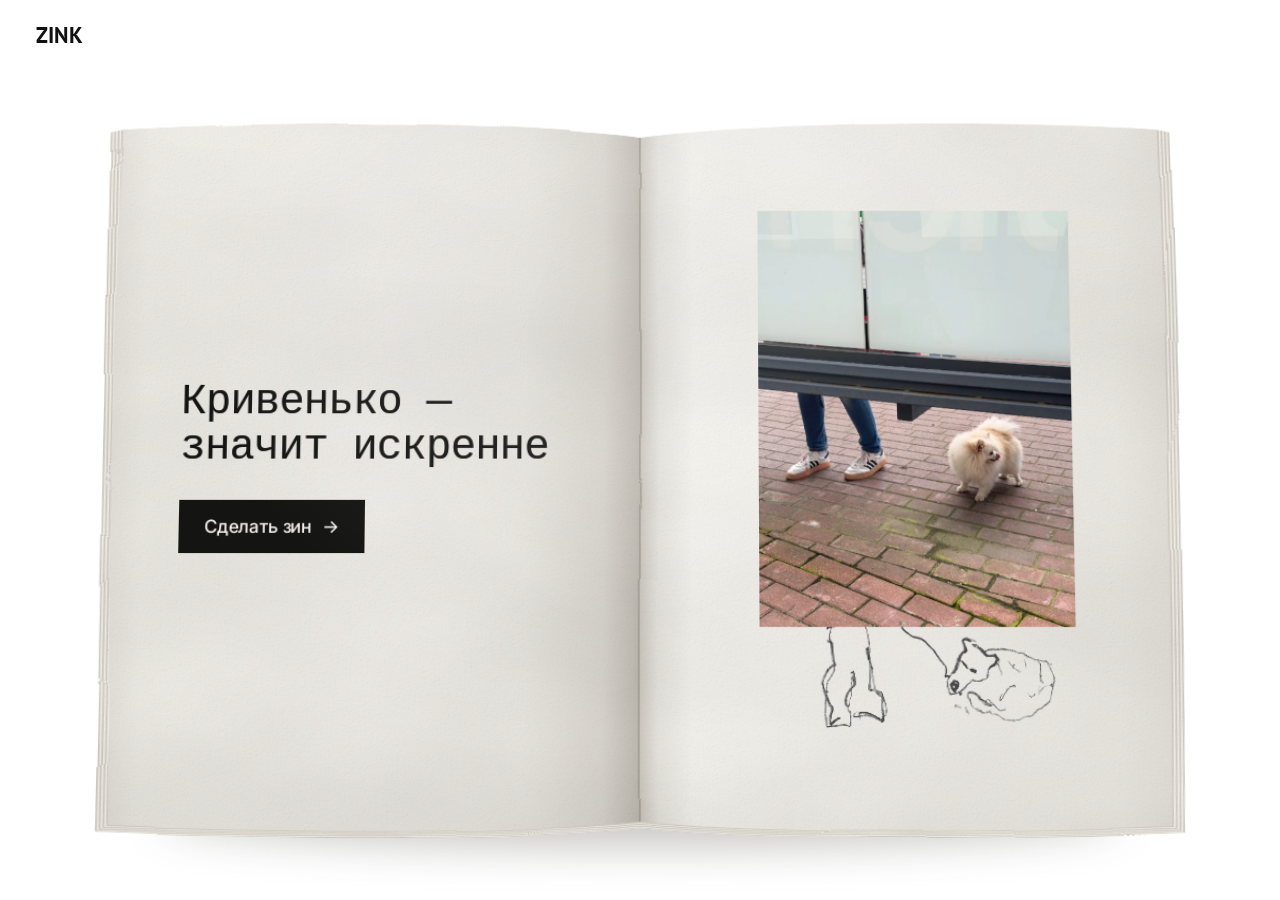
==== index.html @ bfa3daca "1" ====
<!doctype html>
<html lang="ru">
<head>
<meta charset="utf-8">
<meta name="viewport" content="width=device-width, initial-scale=1">
<title>ZINK — кривенько, значит искренне</title>
<meta name="description" content="Бесплатный конструктор зинов из одного листа A4: свои фото, почерк и рисунки — без нейросетей.">
<link rel="preconnect" href="https://fonts.googleapis.com">
<link rel="preconnect" href="https://fonts.gstatic.com" crossorigin>
<link href="https://fonts.googleapis.com/css2?family=Inter:wght@400;500;600;700&family=PT+Sans:wght@400;700&family=IBM+Plex+Mono:wght@400;500&display=swap" rel="stylesheet">
<link rel="stylesheet" href="css/site.css">
<style>
.home { height: 100vh; height: 100dvh; display: flex; flex-direction: column; overflow: hidden; }
.home__head { padding: 24px 36px; flex: none; position: relative; z-index: 2; }
.home__stage { flex: 1; min-height: 0; display: flex; align-items: center; justify-content: center; padding-bottom: 40px; }
.book-wrap { position: relative; perspective: 2200px; perspective-origin: 50% 40%; animation: zkin 1.1s cubic-bezier(.2,.7,.2,1) both; }
.book-shadow { position: absolute; left: 40px; right: 40px; bottom: -34px; height: 60px; border-radius: 50%; background: rgba(58,53,46,.30); filter: blur(22px); transition: transform .7s cubic-bezier(.2,.7,.2,1); }
.book { position: relative; width: 1040px; height: 690px; transform-style: preserve-3d; transition: transform .7s cubic-bezier(.2,.7,.2,1); }
.book__paper { position: absolute; left: -30px; top: -20px; width: 1100px; height: 740px; overflow: visible; }
.book__light { position: absolute; inset: 0; pointer-events: none; transition: background .9s; }
.ink { mix-blend-mode: multiply; }
.book__left { position: absolute; left: 0; top: 0; width: 520px; height: 690px; display: flex; align-items: center; justify-content: center; }
.hero { display: flex; flex-direction: column; gap: 28px; }
.hero__title { margin: 0; font-family: 'Courier New', 'Courier Prime', 'Nimbus Mono PS', FreeMono, monospace; font-weight: 400; font-size: 40px; line-height: 1.08; letter-spacing: -0.02em; text-shadow: 0 0 .6px rgba(20,20,19,.55); color: #141413; }
.hero__btn { align-self: flex-start; height: 50px; min-height: 50px; padding: 0 24px; background: #141413; color: #F4F2EC; font-size: 17px; letter-spacing: -.01em; }
.book__photo { position: absolute; left: 632px; top: 100.9px; width: 296.1px; height: 395.3px; object-fit: cover; }
.book__drawing { position: absolute; left: 657.4px; top: 496.2px; width: 251px; height: auto; }
@keyframes zkin { from { opacity: 0; transform: translateY(24px); } to { opacity: 1; transform: none; } }
@media (prefers-reduced-motion: reduce) { .book, .book-shadow { transition: none; } .book-wrap { animation: none; } }

/* Телефон: книжка раскладывается в две страницы друг под другом */
.mpages { display: none; }
@media (max-width: 760px) {
  .home { height: auto; min-height: 100dvh; overflow: visible; }
  .home__head { padding: 18px 20px; }
  .home__stage { display: none; }
  .mpages { display: flex; flex-direction: column; gap: 18px; padding: 4px 16px 32px; }
  .mpage { position: relative; background: #ECEAE6; border-radius: 2px; box-shadow: 0 1px 2px rgba(0,0,0,.06), 0 14px 30px rgba(58,53,46,.16); overflow: hidden; }
  .mpage::before { content: ""; position: absolute; inset: 0; pointer-events: none; opacity: .5; mix-blend-mode: multiply;
    background-image: url("data:image/svg+xml;utf8,<svg xmlns='http://www.w3.org/2000/svg' width='160' height='160'><filter id='n'><feTurbulence type='fractalNoise' baseFrequency='.8' numOctaves='3'/><feColorMatrix values='0 0 0 0 .5  0 0 0 0 .48  0 0 0 0 .45  0 0 0 .35 0'/></filter><rect width='100%' height='100%' filter='url(%23n)'/></svg>"); }
  .mpage--hero { padding: 64px 28px 56px; }
  .mpage--hero .hero__title { font-size: clamp(28px, 8.4vw, 40px); }
  .mpage--photo { padding: 36px 32px 40px; display: flex; flex-direction: column; align-items: center; }
  .mpage--photo img:first-child { width: 78%; }
  .mpage--photo img:last-child { width: 66%; margin-top: 0; }
}
</style>
</head>
<body>
<div class="home" id="home">
  <header class="home__head"><a class="logo" href="index.html">ZINK</a></header>

  <main class="home__stage">
    <div class="book-wrap">
      <div class="book-shadow" id="shadow" aria-hidden="true"></div>
      <div class="book" id="book">
        <svg aria-hidden="true" viewBox="-30 -20 1100 740" class="book__paper">
          <defs>
            <filter id="zk-paper" x="-3%" y="-3%" width="106%" height="106%" color-interpolation-filters="sRGB">
              <feTurbulence type="fractalNoise" baseFrequency="0.8" numOctaves="3" seed="31" result="t"></feTurbulence>
              <feDiffuseLighting in="t" surfaceScale="1.3" lighting-color="#FFFFFF" result="l"><feDistantLight azimuth="230" elevation="64"></feDistantLight></feDiffuseLighting>
              <feComponentTransfer in="l" result="grain"><feFuncR type="linear" slope=".11" intercept=".9"></feFuncR><feFuncG type="linear" slope=".11" intercept=".9"></feFuncG><feFuncB type="linear" slope=".11" intercept=".895"></feFuncB><feFuncA type="linear" slope="0" intercept="1"></feFuncA></feComponentTransfer>
              <feBlend in="SourceGraphic" in2="grain" mode="multiply" result="g1"></feBlend>
              <feTurbulence type="fractalNoise" baseFrequency="0.004 0.007" numOctaves="3" seed="5" result="b"></feTurbulence>
              <feColorMatrix in="b" values=".06 0 0 0 .945  .06 0 0 0 .943  .06 0 0 0 .938  0 0 0 0 1" result="blotch"></feColorMatrix>
              <feBlend in="g1" in2="blotch" mode="multiply" result="g2"></feBlend>
              <feComposite in="g2" in2="SourceGraphic" operator="in" result="g3"></feComposite>
              <feTurbulence type="fractalNoise" baseFrequency="0.006" numOctaves="2" seed="9" result="w"></feTurbulence>
              <feDisplacementMap in="g3" in2="w" scale="5" xChannelSelector="R" yChannelSelector="G"></feDisplacementMap>
            </filter>
            <filter id="zk-soft" x="-20%" y="-20%" width="140%" height="140%"><feGaussianBlur stdDeviation="16"></feGaussianBlur></filter>
            <linearGradient id="zk-gl" x1="0" x2="1" y1="0" y2="0">
              <stop offset="0" stop-color="#E4E1DD"></stop>
              <stop offset=".06" stop-color="#ECEAE6"></stop>
              <stop offset=".5" stop-color="#EEECE9"></stop>
              <stop offset=".78" stop-color="#E8E6E2"></stop>
              <stop offset=".93" stop-color="#D9D6D1"></stop>
              <stop offset="1" stop-color="#BFBAB3"></stop>
            </linearGradient>
            <linearGradient id="zk-gr" x1="0" x2="1" y1="0" y2="0">
              <stop offset="0" stop-color="#CCC8C2"></stop>
              <stop offset=".035" stop-color="#E6E4E0"></stop>
              <stop offset=".1" stop-color="#F4F3F0"></stop>
              <stop offset=".45" stop-color="#F0EEEB"></stop>
              <stop offset=".9" stop-color="#EAE8E4"></stop>
              <stop offset="1" stop-color="#E2DFDB"></stop>
            </linearGradient>
            <linearGradient id="zk-gv" x1="0" x2="0" y1="0" y2="1">
              <stop offset="0" stop-color="#FFFFFF" stop-opacity=".12"></stop>
              <stop offset=".3" stop-color="#FFFFFF" stop-opacity="0"></stop>
              <stop offset=".85" stop-color="#6B655C" stop-opacity="0"></stop>
              <stop offset="1" stop-color="#6B655C" stop-opacity=".07"></stop>
            </linearGradient>
            <clipPath id="zk-pages"><path d="M24 22 C 180 12, 400 14, 520 30 L 520 676 C 400 688, 180 686, 26 680 C 21 480, 21 220, 24 22 Z M520 30 C 640 14, 860 12, 1016 22 C 1019 220, 1019 480, 1014 680 C 860 686, 640 688, 520 676 Z"></path></clipPath>
          </defs>

          <g filter="url(#zk-paper)">
            <path fill="#D3CEC7" d="M12.1 24.5 C 176.4 18.3, 400 20.3, 520 32.5 L 520 682.3 C 400 694.3, 180 692.3, 14.1 686.3 Z"/><path fill="#D3CEC7" d="M520 32.5 C 640 20.3, 860 18.3, 1027.9 24.5 C 1030.9 220, 1030.9 480, 1025.9 686.3 C 860 692.3, 640 694.3, 520 682.3 Z"/><path fill="#F2F0EC" d="M13.8 24.2 C 176.9 17.4, 400 19.4, 520 32.2 L 520 681.4 C 400 693.4, 180 691.4, 15.8 685.4 Z"/><path fill="#F2F0EC" d="M520 32.2 C 640 19.4, 860 17.4, 1026.2 24.2 C 1029.2 220, 1029.2 480, 1024.2 685.4 C 860 691.4, 640 693.4, 520 681.4 Z"/><path fill="#D3CEC7" d="M15.5 23.8 C 177.4 16.5, 400 18.5, 520 31.8 L 520 680.5 C 400 692.5, 180 690.5, 17.5 684.5 Z"/><path fill="#D3CEC7" d="M520 31.8 C 640 18.5, 860 16.5, 1024.5 23.8 C 1027.5 220, 1027.5 480, 1022.5 684.5 C 860 690.5, 640 692.5, 520 680.5 Z"/><path fill="#F2F0EC" d="M17.2 23.4 C 178.0 15.6, 400 17.6, 520 31.4 L 520 679.6 C 400 691.6, 180 689.6, 19.2 683.6 Z"/><path fill="#F2F0EC" d="M520 31.4 C 640 17.6, 860 15.6, 1022.8 23.4 C 1025.8 220, 1025.8 480, 1020.8 683.6 C 860 689.6, 640 691.6, 520 679.6 Z"/><path fill="#D3CEC7" d="M18.9 23.1 C 178.5 14.7, 400 16.7, 520 31.1 L 520 678.7 C 400 690.7, 180 688.7, 20.9 682.7 Z"/><path fill="#D3CEC7" d="M520 31.1 C 640 16.7, 860 14.7, 1021.1 23.1 C 1024.1 220, 1024.1 480, 1019.1 682.7 C 860 688.7, 640 690.7, 520 678.7 Z"/><path fill="#F2F0EC" d="M20.6 22.7 C 179.0 13.8, 400 15.8, 520 30.7 L 520 677.8 C 400 689.8, 180 687.8, 22.6 681.8 Z"/><path fill="#F2F0EC" d="M520 30.7 C 640 15.8, 860 13.8, 1019.4 22.7 C 1022.4 220, 1022.4 480, 1017.4 681.8 C 860 687.8, 640 689.8, 520 677.8 Z"/><path fill="#D3CEC7" d="M22.3 22.4 C 179.5 12.9, 400 14.9, 520 30.4 L 520 676.9 C 400 688.9, 180 686.9, 24.3 680.9 Z"/><path fill="#D3CEC7" d="M520 30.4 C 640 14.9, 860 12.9, 1017.7 22.4 C 1020.7 220, 1020.7 480, 1015.7 680.9 C 860 686.9, 640 688.9, 520 676.9 Z"/>
            <path d="M24 22 C 180 12, 400 14, 520 30 L 520 676 C 400 688, 180 686, 26 680 C 21 480, 21 220, 24 22 Z" fill="url(#zk-gl)"></path>
            <path d="M520 30 C 640 14, 860 12, 1016 22 C 1019 220, 1019 480, 1014 680 C 860 686, 640 688, 520 676 Z" fill="url(#zk-gr)"></path>
            <g clip-path="url(#zk-pages)">
              <rect x="0" y="0" width="1040" height="700" fill="url(#zk-gv)"></rect>
              <path d="M520 0 L520 700" stroke="#7E786F" stroke-width="1.2" opacity=".55"></path>
            </g>
          </g>
        </svg>
        <section class="book__left" aria-label="Левая страница">
          <div class="hero">
            <h1 class="hero__title ink">Кривенько —<br>значит искренне</h1>
            <a class="btn hero__btn" href="templates.html">Сделать зин <span aria-hidden="true">→</span></a>
          </div>
        </section>
        <img class="book__drawing ink" src="assets/main-drawing.webp" alt="Карандашный рисунок той же сцены">
        <img class="book__photo" src="assets/main-photo.webp" alt="Фото: ноги в кедах и белый шпиц на брусчатке">
        <div class="book__light" id="light" aria-hidden="true"></div>
      </div>
    </div>
  </main>

  <div class="mpages">
    <section class="mpage mpage--hero">
      <div class="hero">
        <p class="hero__title ink" aria-hidden="true">Кривенько —<br>значит искренне</p>
        <a class="btn hero__btn" href="templates.html">Сделать зин <span aria-hidden="true">→</span></a>
      </div>
    </section>
    <section class="mpage mpage--photo" aria-label="Страница зина">
      <img src="assets/main-photo.webp" alt="Фото: ноги в кедах и белый шпиц на брусчатке">
      <img class="ink" src="assets/main-drawing.webp" alt="Карандашный рисунок той же сцены">
    </section>
  </div>
</div>
<script src="js/home.js"></script>
</body>
</html>
---- css/site.css ----
/* ZINK — общие стили */
*, *::before, *::after { box-sizing: border-box; }
html, body { margin: 0; height: 100%; }
body { font-family: Inter, system-ui, sans-serif; color: #111111; background: #FFFFFF; -webkit-font-smoothing: antialiased; }
a { color: inherit; }
img { display: block; max-width: 100%; }
button { font: inherit; color: inherit; }
:focus-visible { outline: 2px solid #2F5BEA; outline-offset: 2px; }

.logo { font: 700 22px 'PT Sans', sans-serif; letter-spacing: .01em; line-height: 1; text-decoration: none; }
.mono { font-family: 'IBM Plex Mono', monospace; font-size: 11px; line-height: 1.5; text-transform: uppercase; letter-spacing: .02em; }
.muted { color: #8A8A86; }

.btn { display: inline-flex; align-items: center; justify-content: center; gap: 10px; min-height: 48px; padding: 0 22px; border: 0; cursor: pointer; background: #111111; color: #FFFFFF; font: 500 15px Inter, sans-serif; text-decoration: none; transition: background .2s; }
.btn:hover { background: #3A3A38; }
.btn--outline { background: #FFFFFF; color: #111111; box-shadow: inset 0 0 0 1px #111111; }
.btn--outline:hover { background: #111111; color: #FFFFFF; }
.btn--block { width: 100%; }

/* Шапка сервиса с шагами */
.app { height: 100vh; height: 100dvh; display: flex; flex-direction: column; overflow: hidden; }
.topbar { display: grid; grid-template-columns: minmax(0, 1fr) auto minmax(0, 1fr); align-items: center; gap: 16px; padding: 12px 24px; border-bottom: 1px solid #E3E3DF; flex: none; }
.topbar__right { display: flex; justify-content: flex-end; }
.steps { list-style: none; margin: 0; padding: 0; display: flex; gap: 26px; }
.steps a { text-decoration: none; color: #8A8A86; }
.steps a[aria-current="step"] { color: #111111; border-bottom: 1.5px solid #111111; padding-bottom: 3px; }

@media (max-width: 760px) {
  .app { height: auto; min-height: 100dvh; overflow: visible; }
  .topbar { grid-template-columns: 1fr auto; padding: 12px 16px; }
  .topbar nav { grid-column: 1 / -1; grid-row: 2; }
  .steps { gap: 16px; justify-content: space-between; }
  .topbar__right .btn { min-height: 38px; padding: 0 14px; font-size: 13px; }
}
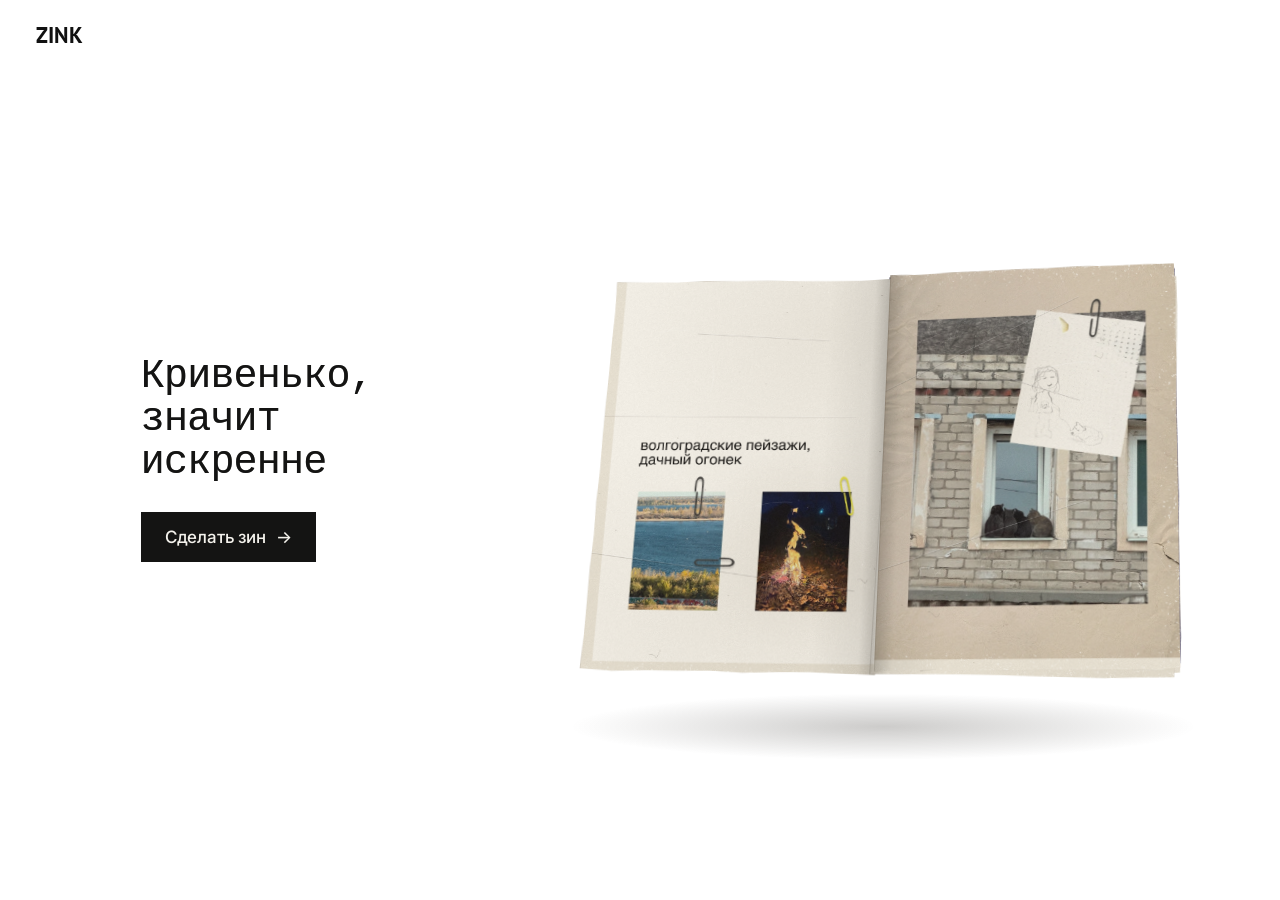
==== commit ec65887a: "шабоон ноовый и правки" ====
--- a/index.html
+++ b/index.html
@@ -3,46 +3,59 @@
 <head>
 <meta charset="utf-8">
 <meta name="viewport" content="width=device-width, initial-scale=1">
-<title>ZINK — кривенько, значит искренне</title>
-<meta name="description" content="Бесплатный конструктор зинов из одного листа A4: свои фото, почерк и рисунки — без нейросетей.">
+<title>ZINK</title>
+<meta name="description" content="Кривенько, значит искренне">
+<meta property="og:title" content="ZINK">
+<meta property="og:description" content="Кривенько, значит искренне">
+<meta property="og:type" content="website">
+<meta property="og:site_name" content="ZINK">
+<link rel="icon" href="favicon.ico" sizes="any">
+<link rel="icon" type="image/png" sizes="32x32" href="assets/favicon-32.png">
+<link rel="icon" type="image/png" sizes="192x192" href="assets/favicon-192.png">
+<link rel="apple-touch-icon" href="assets/apple-touch-icon.png">
 <link rel="preconnect" href="https://fonts.googleapis.com">
 <link rel="preconnect" href="https://fonts.gstatic.com" crossorigin>
-<link href="https://fonts.googleapis.com/css2?family=Inter:wght@400;500;600;700&family=PT+Sans:wght@400;700&family=IBM+Plex+Mono:wght@400;500&display=swap" rel="stylesheet">
+<link href="https://fonts.googleapis.com/css2?family=Inter:wght@400;500;600;700&family=PT+Sans:wght@400;700&family=PT+Sans+Narrow:wght@700&family=PT+Mono&family=IBM+Plex+Mono:wght@400;500&display=swap" rel="stylesheet">
 <link rel="stylesheet" href="css/site.css">
 <style>
 .home { height: 100vh; height: 100dvh; display: flex; flex-direction: column; overflow: hidden; }
 .home__head { padding: 24px 36px; flex: none; position: relative; z-index: 2; }
-.home__stage { flex: 1; min-height: 0; display: flex; align-items: center; justify-content: center; padding-bottom: 40px; }
-.book-wrap { position: relative; perspective: 2200px; perspective-origin: 50% 40%; animation: zkin 1.1s cubic-bezier(.2,.7,.2,1) both; }
-.book-shadow { position: absolute; left: 40px; right: 40px; bottom: -34px; height: 60px; border-radius: 50%; background: rgba(58,53,46,.30); filter: blur(22px); transition: transform .7s cubic-bezier(.2,.7,.2,1); }
-.book { position: relative; width: 1040px; height: 690px; transform-style: preserve-3d; transition: transform .7s cubic-bezier(.2,.7,.2,1); }
-.book__paper { position: absolute; left: -30px; top: -20px; width: 1100px; height: 740px; overflow: visible; }
-.book__light { position: absolute; inset: 0; pointer-events: none; transition: background .9s; }
-.ink { mix-blend-mode: multiply; }
-.book__left { position: absolute; left: 0; top: 0; width: 520px; height: 690px; display: flex; align-items: center; justify-content: center; }
-.hero { display: flex; flex-direction: column; gap: 28px; }
+.home__main { flex: 1; min-height: 0; display: grid; grid-template-columns: minmax(320px, 38%) 1fr; align-items: center; }
+
+/* Левый блок: как был */
+.hero { display: flex; flex-direction: column; gap: 28px; padding-left: max(56px, 11vw); margin-top: -6vh; animation: zkin 1s cubic-bezier(.2,.7,.2,1) both; }
 .hero__title { margin: 0; font-family: 'Courier New', 'Courier Prime', 'Nimbus Mono PS', FreeMono, monospace; font-weight: 400; font-size: 40px; line-height: 1.08; letter-spacing: -0.02em; text-shadow: 0 0 .6px rgba(20,20,19,.55); color: #141413; }
 .hero__btn { align-self: flex-start; height: 50px; min-height: 50px; padding: 0 24px; background: #141413; color: #F4F2EC; font-size: 17px; letter-spacing: -.01em; }
-.book__photo { position: absolute; left: 632px; top: 100.9px; width: 296.1px; height: 395.3px; object-fit: cover; }
-.book__drawing { position: absolute; left: 657.4px; top: 496.2px; width: 251px; height: auto; }
-@keyframes zkin { from { opacity: 0; transform: translateY(24px); } to { opacity: 1; transform: none; } }
-@media (prefers-reduced-motion: reduce) { .book, .book-shadow { transition: none; } .book-wrap { animation: none; } }
 
-/* Телефон: книжка раскладывается в две страницы друг под другом */
-.mpages { display: none; }
+/* 3D-зин */
+.scene { position: relative; width: 100%; height: 100%; perspective: 2000px; perspective-origin: 50% 35%; }
+.scene__float { position: absolute; left: 50%; top: 47%; width: 0; height: 0; transform-style: preserve-3d; }
+.zine { position: absolute; transform-style: preserve-3d; opacity: 0; transition: opacity .35s ease; }
+.zine.is-ready { opacity: 1; }
+.scene.is-ready .floor { visibility: visible; }
+.leaf { position: absolute; left: 50%; top: 0; transform-origin: 0 50%; transform-style: preserve-3d; }
+.face { position: absolute; inset: 0; backface-visibility: hidden; -webkit-backface-visibility: hidden; background: #F1EDE4; overflow: hidden; }
+.face--back { transform: rotateY(180deg); }
+.face canvas { display: block; width: 100%; height: 100%; }
+/* бумага и потёртости рисуются прямо на страницах (js/home3d.js) */
+.face--front::after, .face--back::after { content: ""; position: absolute; inset: 0; pointer-events: none; z-index: 2; }
+.face--front::after { background: linear-gradient(90deg, rgba(40,36,30,.28), rgba(40,36,30,.08) 6%, rgba(40,36,30,0) 22%); }
+.face--back::after { background: linear-gradient(270deg, rgba(40,36,30,.28), rgba(40,36,30,.08) 6%, rgba(40,36,30,0) 22%); }
+.shade { position: absolute; inset: 0; z-index: 3; pointer-events: none; opacity: 0; }
+.face--front .shade { background: linear-gradient(90deg, rgba(20,18,15,.55), rgba(20,18,15,.12) 55%, rgba(255,255,255,.08)); }
+.face--back .shade { background: linear-gradient(270deg, rgba(20,18,15,.55), rgba(20,18,15,.12) 55%, rgba(255,255,255,.08)); }
+.edge { position: absolute; top: 0; height: 100%; width: 3px; background: linear-gradient(90deg, #E9E7E2, #D8D5CF); }
+.floor { position: absolute; left: 50%; top: 47%; visibility: hidden; border-radius: 50%; background: radial-gradient(closest-side, rgba(40,36,30,.30), rgba(40,36,30,0)); pointer-events: none; }
+
+@keyframes zkin { from { opacity: 0; transform: translateY(18px); } to { opacity: 1; transform: none; } }
+
 @media (max-width: 760px) {
   .home { height: auto; min-height: 100dvh; overflow: visible; }
   .home__head { padding: 18px 20px; }
-  .home__stage { display: none; }
-  .mpages { display: flex; flex-direction: column; gap: 18px; padding: 4px 16px 32px; }
-  .mpage { position: relative; background: #ECEAE6; border-radius: 2px; box-shadow: 0 1px 2px rgba(0,0,0,.06), 0 14px 30px rgba(58,53,46,.16); overflow: hidden; }
-  .mpage::before { content: ""; position: absolute; inset: 0; pointer-events: none; opacity: .5; mix-blend-mode: multiply;
-    background-image: url("data:image/svg+xml;utf8,<svg xmlns='http://www.w3.org/2000/svg' width='160' height='160'><filter id='n'><feTurbulence type='fractalNoise' baseFrequency='.8' numOctaves='3'/><feColorMatrix values='0 0 0 0 .5  0 0 0 0 .48  0 0 0 0 .45  0 0 0 .35 0'/></filter><rect width='100%' height='100%' filter='url(%23n)'/></svg>"); }
-  .mpage--hero { padding: 64px 28px 56px; }
-  .mpage--hero .hero__title { font-size: clamp(28px, 8.4vw, 40px); }
-  .mpage--photo { padding: 36px 32px 40px; display: flex; flex-direction: column; align-items: center; }
-  .mpage--photo img:first-child { width: 78%; }
-  .mpage--photo img:last-child { width: 66%; margin-top: 0; }
+  .home__main { display: flex; flex-direction: column; align-items: stretch; }
+  .hero { padding: 36px 24px 8px; margin-top: 0; }
+  .hero__title { font-size: clamp(28px, 8.4vw, 40px); }
+  .scene { height: min(100vw, 520px); }
 }
 </style>
 </head>
@@ -50,86 +63,21 @@
 <div class="home" id="home">
   <header class="home__head"><a class="logo" href="index.html">ZINK</a></header>
 
-  <main class="home__stage">
-    <div class="book-wrap">
-      <div class="book-shadow" id="shadow" aria-hidden="true"></div>
-      <div class="book" id="book">
-        <svg aria-hidden="true" viewBox="-30 -20 1100 740" class="book__paper">
-          <defs>
-            <filter id="zk-paper" x="-3%" y="-3%" width="106%" height="106%" color-interpolation-filters="sRGB">
-              <feTurbulence type="fractalNoise" baseFrequency="0.8" numOctaves="3" seed="31" result="t"></feTurbulence>
-              <feDiffuseLighting in="t" surfaceScale="1.3" lighting-color="#FFFFFF" result="l"><feDistantLight azimuth="230" elevation="64"></feDistantLight></feDiffuseLighting>
-              <feComponentTransfer in="l" result="grain"><feFuncR type="linear" slope=".11" intercept=".9"></feFuncR><feFuncG type="linear" slope=".11" intercept=".9"></feFuncG><feFuncB type="linear" slope=".11" intercept=".895"></feFuncB><feFuncA type="linear" slope="0" intercept="1"></feFuncA></feComponentTransfer>
-              <feBlend in="SourceGraphic" in2="grain" mode="multiply" result="g1"></feBlend>
-              <feTurbulence type="fractalNoise" baseFrequency="0.004 0.007" numOctaves="3" seed="5" result="b"></feTurbulence>
-              <feColorMatrix in="b" values=".06 0 0 0 .945  .06 0 0 0 .943  .06 0 0 0 .938  0 0 0 0 1" result="blotch"></feColorMatrix>
-              <feBlend in="g1" in2="blotch" mode="multiply" result="g2"></feBlend>
-              <feComposite in="g2" in2="SourceGraphic" operator="in" result="g3"></feComposite>
-              <feTurbulence type="fractalNoise" baseFrequency="0.006" numOctaves="2" seed="9" result="w"></feTurbulence>
-              <feDisplacementMap in="g3" in2="w" scale="5" xChannelSelector="R" yChannelSelector="G"></feDisplacementMap>
-            </filter>
-            <filter id="zk-soft" x="-20%" y="-20%" width="140%" height="140%"><feGaussianBlur stdDeviation="16"></feGaussianBlur></filter>
-            <linearGradient id="zk-gl" x1="0" x2="1" y1="0" y2="0">
-              <stop offset="0" stop-color="#E4E1DD"></stop>
-              <stop offset=".06" stop-color="#ECEAE6"></stop>
-              <stop offset=".5" stop-color="#EEECE9"></stop>
-              <stop offset=".78" stop-color="#E8E6E2"></stop>
-              <stop offset=".93" stop-color="#D9D6D1"></stop>
-              <stop offset="1" stop-color="#BFBAB3"></stop>
-            </linearGradient>
-            <linearGradient id="zk-gr" x1="0" x2="1" y1="0" y2="0">
-              <stop offset="0" stop-color="#CCC8C2"></stop>
-              <stop offset=".035" stop-color="#E6E4E0"></stop>
-              <stop offset=".1" stop-color="#F4F3F0"></stop>
-              <stop offset=".45" stop-color="#F0EEEB"></stop>
-              <stop offset=".9" stop-color="#EAE8E4"></stop>
-              <stop offset="1" stop-color="#E2DFDB"></stop>
-            </linearGradient>
-            <linearGradient id="zk-gv" x1="0" x2="0" y1="0" y2="1">
-              <stop offset="0" stop-color="#FFFFFF" stop-opacity=".12"></stop>
-              <stop offset=".3" stop-color="#FFFFFF" stop-opacity="0"></stop>
-              <stop offset=".85" stop-color="#6B655C" stop-opacity="0"></stop>
-              <stop offset="1" stop-color="#6B655C" stop-opacity=".07"></stop>
-            </linearGradient>
-            <clipPath id="zk-pages"><path d="M24 22 C 180 12, 400 14, 520 30 L 520 676 C 400 688, 180 686, 26 680 C 21 480, 21 220, 24 22 Z M520 30 C 640 14, 860 12, 1016 22 C 1019 220, 1019 480, 1014 680 C 860 686, 640 688, 520 676 Z"></path></clipPath>
-          </defs>
+  <main class="home__main">
+    <div class="hero">
+      <h1 class="hero__title ink">Кривенько,<br>значит искренне</h1>
+      <a class="btn hero__btn" href="templates.html">Сделать зин <span aria-hidden="true">→</span></a>
+    </div>
 
-          <g filter="url(#zk-paper)">
-            <path fill="#D3CEC7" d="M12.1 24.5 C 176.4 18.3, 400 20.3, 520 32.5 L 520 682.3 C 400 694.3, 180 692.3, 14.1 686.3 Z"/><path fill="#D3CEC7" d="M520 32.5 C 640 20.3, 860 18.3, 1027.9 24.5 C 1030.9 220, 1030.9 480, 1025.9 686.3 C 860 692.3, 640 694.3, 520 682.3 Z"/><path fill="#F2F0EC" d="M13.8 24.2 C 176.9 17.4, 400 19.4, 520 32.2 L 520 681.4 C 400 693.4, 180 691.4, 15.8 685.4 Z"/><path fill="#F2F0EC" d="M520 32.2 C 640 19.4, 860 17.4, 1026.2 24.2 C 1029.2 220, 1029.2 480, 1024.2 685.4 C 860 691.4, 640 693.4, 520 681.4 Z"/><path fill="#D3CEC7" d="M15.5 23.8 C 177.4 16.5, 400 18.5, 520 31.8 L 520 680.5 C 400 692.5, 180 690.5, 17.5 684.5 Z"/><path fill="#D3CEC7" d="M520 31.8 C 640 18.5, 860 16.5, 1024.5 23.8 C 1027.5 220, 1027.5 480, 1022.5 684.5 C 860 690.5, 640 692.5, 520 680.5 Z"/><path fill="#F2F0EC" d="M17.2 23.4 C 178.0 15.6, 400 17.6, 520 31.4 L 520 679.6 C 400 691.6, 180 689.6, 19.2 683.6 Z"/><path fill="#F2F0EC" d="M520 31.4 C 640 17.6, 860 15.6, 1022.8 23.4 C 1025.8 220, 1025.8 480, 1020.8 683.6 C 860 689.6, 640 691.6, 520 679.6 Z"/><path fill="#D3CEC7" d="M18.9 23.1 C 178.5 14.7, 400 16.7, 520 31.1 L 520 678.7 C 400 690.7, 180 688.7, 20.9 682.7 Z"/><path fill="#D3CEC7" d="M520 31.1 C 640 16.7, 860 14.7, 1021.1 23.1 C 1024.1 220, 1024.1 480, 1019.1 682.7 C 860 688.7, 640 690.7, 520 678.7 Z"/><path fill="#F2F0EC" d="M20.6 22.7 C 179.0 13.8, 400 15.8, 520 30.7 L 520 677.8 C 400 689.8, 180 687.8, 22.6 681.8 Z"/><path fill="#F2F0EC" d="M520 30.7 C 640 15.8, 860 13.8, 1019.4 22.7 C 1022.4 220, 1022.4 480, 1017.4 681.8 C 860 687.8, 640 689.8, 520 677.8 Z"/><path fill="#D3CEC7" d="M22.3 22.4 C 179.5 12.9, 400 14.9, 520 30.4 L 520 676.9 C 400 688.9, 180 686.9, 24.3 680.9 Z"/><path fill="#D3CEC7" d="M520 30.4 C 640 14.9, 860 12.9, 1017.7 22.4 C 1020.7 220, 1020.7 480, 1015.7 680.9 C 860 686.9, 640 688.9, 520 676.9 Z"/>
-            <path d="M24 22 C 180 12, 400 14, 520 30 L 520 676 C 400 688, 180 686, 26 680 C 21 480, 21 220, 24 22 Z" fill="url(#zk-gl)"></path>
-            <path d="M520 30 C 640 14, 860 12, 1016 22 C 1019 220, 1019 480, 1014 680 C 860 686, 640 688, 520 676 Z" fill="url(#zk-gr)"></path>
-            <g clip-path="url(#zk-pages)">
-              <rect x="0" y="0" width="1040" height="700" fill="url(#zk-gv)"></rect>
-              <path d="M520 0 L520 700" stroke="#7E786F" stroke-width="1.2" opacity=".55"></path>
-            </g>
-          </g>
-        </svg>
-        <section class="book__left" aria-label="Левая страница">
-          <div class="hero">
-            <h1 class="hero__title ink">Кривенько —<br>значит искренне</h1>
-            <a class="btn hero__btn" href="templates.html">Сделать зин <span aria-hidden="true">→</span></a>
-          </div>
-        </section>
-        <img class="book__drawing ink" src="assets/main-drawing.webp" alt="Карандашный рисунок той же сцены">
-        <img class="book__photo" src="assets/main-photo.webp" alt="Фото: ноги в кедах и белый шпиц на брусчатке">
-        <div class="book__light" id="light" aria-hidden="true"></div>
+    <div class="scene" id="scene" aria-label="Зин листается сам: обложка, развороты, задник" role="img">
+      <div class="floor" id="floor" aria-hidden="true"></div>
+      <div class="scene__float" id="float">
+        <div class="zine" id="zine" aria-hidden="true"></div>
       </div>
     </div>
   </main>
-
-  <div class="mpages">
-    <section class="mpage mpage--hero">
-      <div class="hero">
-        <p class="hero__title ink" aria-hidden="true">Кривенько —<br>значит искренне</p>
-        <a class="btn hero__btn" href="templates.html">Сделать зин <span aria-hidden="true">→</span></a>
-      </div>
-    </section>
-    <section class="mpage mpage--photo" aria-label="Страница зина">
-      <img src="assets/main-photo.webp" alt="Фото: ноги в кедах и белый шпиц на брусчатке">
-      <img class="ink" src="assets/main-drawing.webp" alt="Карандашный рисунок той же сцены">
-    </section>
-  </div>
 </div>
-<script src="js/home.js"></script>
+<script src="js/home-pages.js?v=10"></script>
+<script src="js/home3d.js?v=9"></script>
 </body>
 </html>
--- a/css/site.css
+++ b/css/site.css
@@ -1,4 +1,4 @@
-/* ZINK — общие стили */
+/* ZINK · общие стили */
 *, *::before, *::after { box-sizing: border-box; }
 html, body { margin: 0; height: 100%; }
 body { font-family: Inter, system-ui, sans-serif; color: #111111; background: #FFFFFF; -webkit-font-smoothing: antialiased; }
